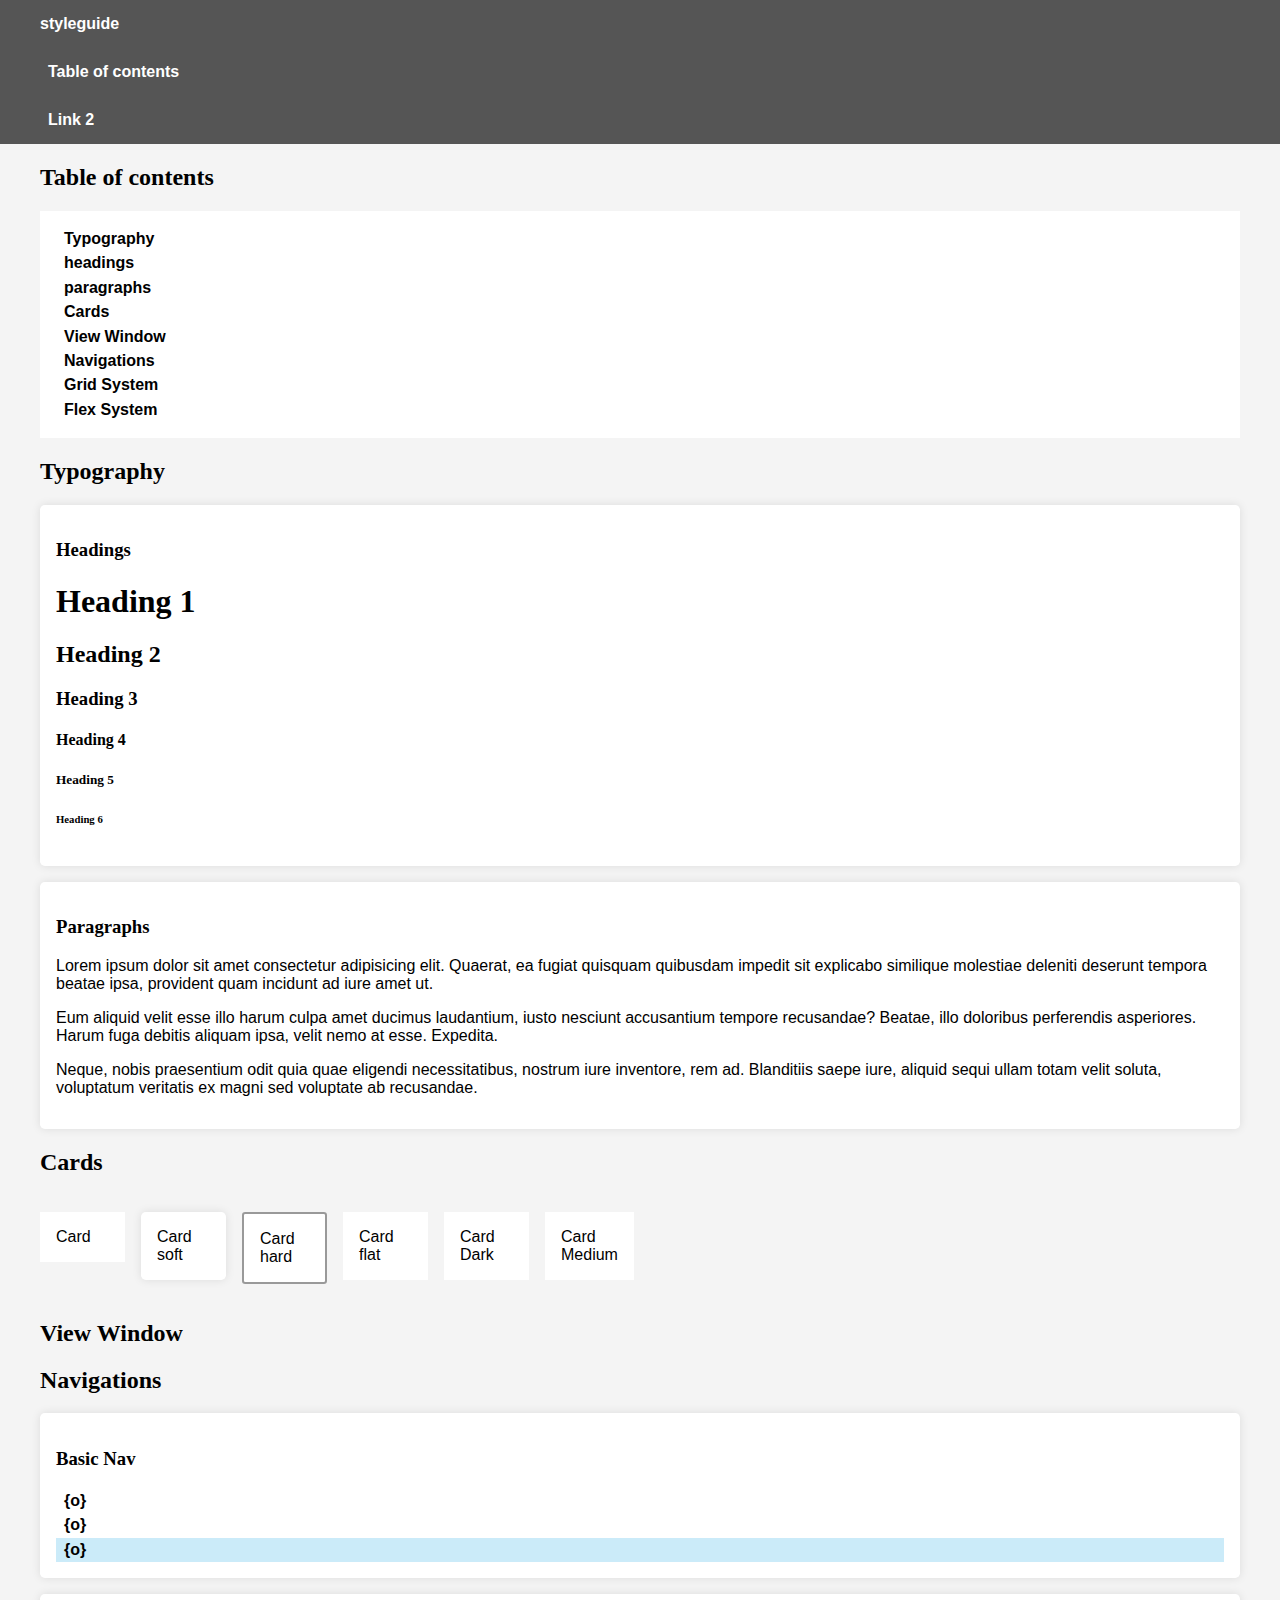
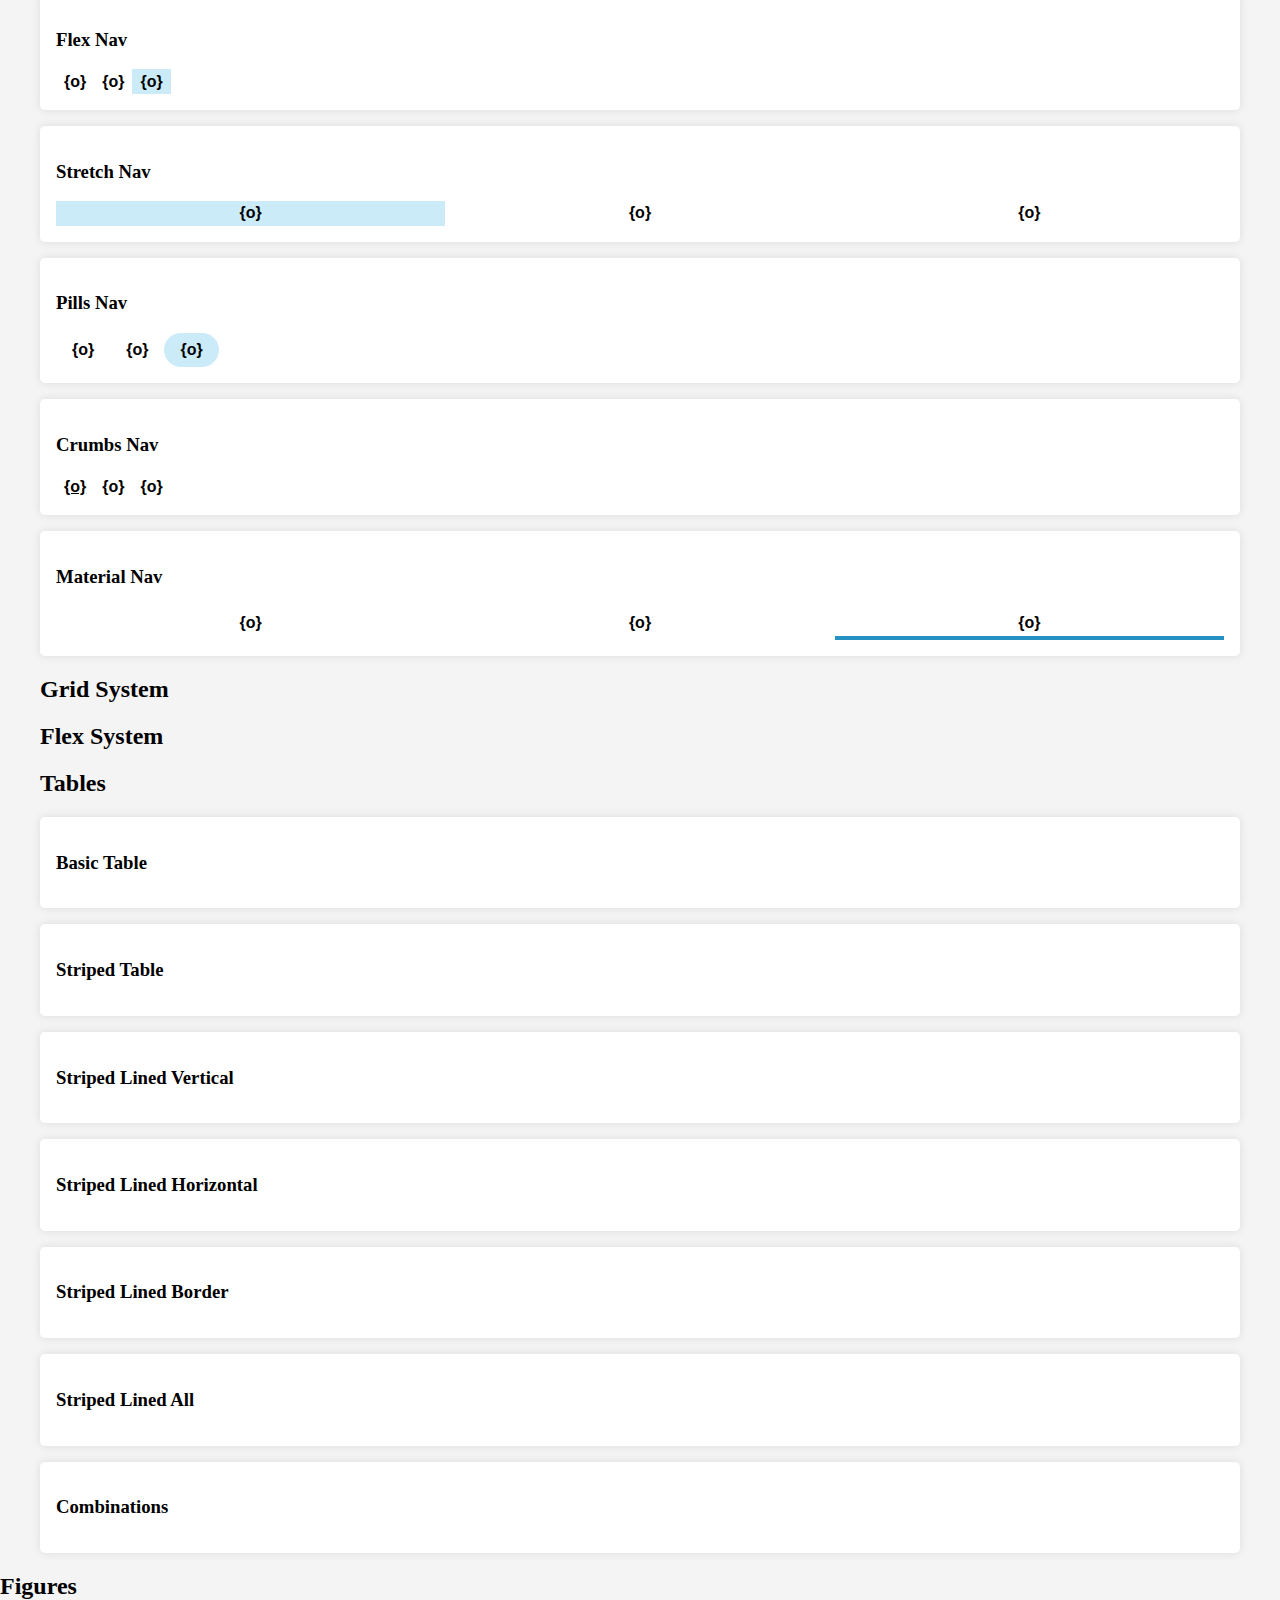
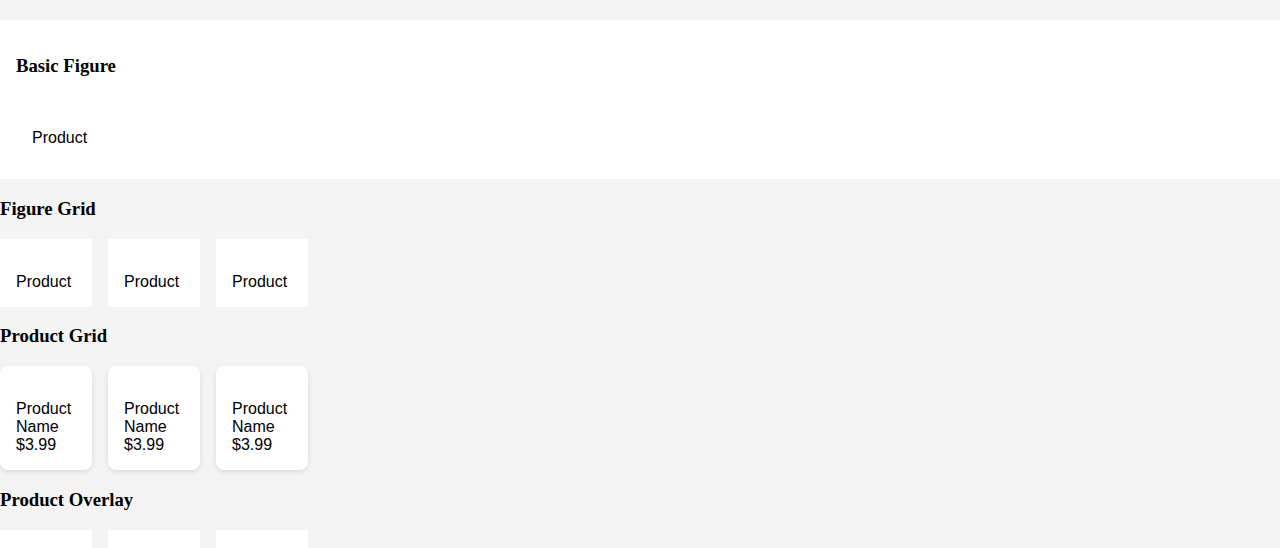
==== jiang.yilong/styleguide/index.html @ 030bc706 "first commit" ====
<!DOCTYPE html>
<html lang="en">
<head>
	<meta charset="UTF-8">
	<meta name="viewport" content="width=device-width, initial-scale=1.0">
	<title>CSS Styleguide</title>

	<meta name="viewport" content="width=device-width">

	<link rel="stylesheet" href="../lib/css/styleguide.css">
	<link rel="stylesheet" href="../lib/css/gridsystem.css">
	<link rel="stylesheet" href="../css/storetheme.css">



	<script src="https://code.jquery.com/jquery-3.2.1.min.js"></script>
</head>
<body>

	<!-- header>h1+p -->
	<header class="navbar">
		<div class="container  display-flex">
			<div class="flex-none">
				<h1>styleguide</h1>
			</div>
			<div class="flex-stretch"></div>
			
			
			
				
			<nav class="flex-none nav">
			  <ul class="container display-flex">
				  <li><a href="#tableofcontents">Table of contents</a></li>
				  <li><a href="#article2">Link 2</a></li>
			  </ul>
			</nav>
		</div>



	</header>

	<div class="container" id="tableofcontents">
		<h2>Table of contents</h2>
		<div class="card">
			<nav class="nav">
				<ul>
					<li><a href="#typography">Typography</a></li>
					<ul>
						<li><a href="#Headings">headings</a></li>
						<li><a href="#paragraphs">paragraphs</a></li>
					</ul>
					<li><a href="#cards">Cards</a></li>
					<li><a href="#viewwindow">View Window</a></li>
					<li><a href="#navigations">Navigations</a></li>
					<li><a href="#gridsystem">Grid System</a></li>
					<li><a href="#flexsystem">Flex System</a></li>
				</ul>
			</nav>
			
		</div>
		
	</div>



	<div class="container" id="typography">
		<h2>Typography</h2>

		<div class="card soft"  id="headings">
			

            <h3>Headings</h3>
			<h1>Heading 1</h1>
			<h2>Heading 2</h2>
			<h3>Heading 3</h3>
			<h4>Heading 4</h4>
			<h5>Heading 5</h5>
			<h6>Heading 6</h6>
		</div>

		<div class="card soft"  id="paragraphs">

			<h3>Paragraphs</h3>
			<p>Lorem ipsum dolor sit amet consectetur adipisicing elit. Quaerat, ea fugiat quisquam quibusdam impedit sit explicabo similique molestiae deleniti deserunt tempora beatae ipsa, provident quam incidunt ad iure amet ut.</p>
			<p>Eum aliquid velit esse illo harum culpa amet ducimus laudantium, iusto nesciunt accusantium tempore recusandae? Beatae, illo doloribus perferendis asperiores. Harum fuga debitis aliquam ipsa, velit nemo at esse. Expedita.</p>
			<p>Neque, nobis praesentium odit quia quae eligendi necessitatibus, nostrum iure inventore, rem ad. Blanditiis saepe iure, aliquid sequi ullam totam velit soluta, voluptatum veritatis ex magni sed voluptate ab recusandae.</p>




			
		</div>
	</div>





	<div class="container">
		<h2>Cards</h2>

		<div class="grid gap">
			<div class="col-xs-12 col-md-4">
				<div class="card">Card</div>
			</div>
			<div class="col-xs-12 col-md-4">
				<div class="card soft">Card soft</div>
			</div>
			<div class="col-xs-12 col-md-4">
				<div class="card hard">Card hard</div>
			</div>
			<div class="col-xs-12 col-md-4">
				<div class="card flat">Card flat</div>
			</div>
			<div class="col-xs-12 col-md-4">
				<div class="card Dark">Card Dark</div>
				
			</div>
			<div class="col-xs-12 col-md-4">
				<div class="card Medium">Card Medium</div>
			</div>
		</div>
		</div>
		

	</div>


	<div class="container">
		<h2>View Window</h2>
		
	</div>



	<div class="container" id="navigations">
		<h2>Navigations</h2>


        <script>
        	const makeNav = (classes='') => {
        		const links = ['home','store','about'];
        		let ran = Math.floor(Math.random()*links.length);

        		document.write(`
                <div>
                    <nav class="${classes}">
					  <ul>
					  ${links.reduce((r,o,i)=>{
					  	return r+`<li class="${ran==i?'active':''}"=><a href="#">{o}</a></li>`;
					  },'')}
						
					  </ul>
				    </nav>
                </div>


        		`);

        	}
        </script>


		<div class="card soft">
			<h3>Basic Nav</h3>

			<script>makeNav('nav')</script>

		</div>

		<div class="card soft">
			<h3>Flex Nav</h3>


			<script>makeNav('nav nav-flex')</script>

		</div>

		<div class="card soft">
			<h3>Stretch Nav</h3>

			<script>makeNav('nav nav-stretch')</script>

		</div>

		<div class="card soft">
			<h3>Pills Nav</h3>

			<script>makeNav('nav nav-pills')</script>

		</div>

		<div class="card soft">
			<h3>Crumbs Nav</h3>

			<script>makeNav('nav nav-crumbs')</script>

		</div>

		<div class="card soft">
			<h3>Material Nav</h3>

			<script>makeNav('nav nav-material')</script>

		</div>


		<script>
		$("#navigations a")	.on("click",function(e){
			e.preventDefault();
			$(this).closest("li").addClass("active")
			   .siblings().removeClass("active")
		})
		</script>

	</div>



	<div class="container">
		<h2>Grid System</h2>
		
	</div>


	<div class="container">
		<h2>Flex System</h2>
		
	</div>



	<div class="container">
		<h2>Tables</h2>

		<div class="card soft">
			<h3>Basic Table</h3>

        <script>makeTable("table")</script>
		</div>

		<div class="card soft">
			<h3>Striped Table</h3>
			
            <script>makeTable("table striped")</script>
		</div>

		<div class="card soft">
			<h3>Striped Lined Vertical</h3>
			
            <script>makeTable("table lined vertical")</script>
		</div>

		<div class="card soft">
			<h3>Striped Lined Horizontal</h3>
			
            <script>makeTable("table lined horizontal")</script>
		</div>

		<div class="card soft">
			<h3>Striped Lined Border</h3>
			
            <script>makeTable("table lined border")</script>
		</div>

		<div class="card soft">
			<h3>Striped Lined All</h3>
			
            <script>makeTable("table lined all")</script>
		</div>


		<div class="card soft">
			<h3>Combinations</h3>
			
            <script>makeTable("table lined vertical border striped")</script>
		</div>
</div>

	<h2 id="figures">Figures</h2>
	<div class="card">
	   <h3>Basic Figure</h3>

	   <figure class="figure">
	   	    <img src="https://via.placeholder.com/400*400?text=product" alt="">
	   	    <figcaption>Product</figcaption>
	   </figure>
	</div>
	
        <h3>Figure Grid</h3>

	    <div class="grid gap">
			<div class="col-xs-12 col-md-4">
		      <figure class="figure">
	   	         <img src="https://via.placeholder.com/400*400?text=product" alt="">
	   	         <figcaption>Product</figcaption>
	          </figure>
			</div>
			<div class="col-xs-12 col-md-4">
		      <figure class="figure">
	   	          <img src="https://via.placeholder.com/400*400?text=product" alt="">
	   	          <figcaption>Product</figcaption>
	          </figure>
			</div>
			<div class="col-xs-12 col-md-4">
		       <figure class="figure">
	   	           <img src="https://via.placeholder.com/400*400?text=product" alt="">
	   	           <figcaption>Product</figcaption>
	           </figure>
			</div>
		</div>
        
		 
        <h3>Product Grid</h3>

		 <div class="grid gap">
			<div class="col-xs-12 col-md-4">
		      <figure class="figure product">
	   	         <img src="https://via.placeholder.com/400*400?text=product" alt="">
	   	         <figcaption>
	   	         	<div>Product Name</div>
	   	         	<div>$3.99</div>
	   	         </figcaption>
	          </figure>
			</div>
			<div class="col-xs-12 col-md-4">
		      <figure class="figure product">
	   	          <img src="https://via.placeholder.com/400*400?text=product" alt="">
	   	          <figcaption>
	   	          	<div>Product Name</div>
	   	          	<div>$3.99</div>
	   	          </figcaption>
	          </figure>
			</div>
			<div class="col-xs-12 col-md-4">
		       <figure class="figure product">
	   	           <img src="https://via.placeholder.com/400*400?text=product" alt="">
	   	           <figcaption>
	   	           	<div>Product Name</div>
	   	           	<div>$3.99</div>
	   	           </figcaption>
	           </figure>
			</div>
		</div>

		<h3>Product Overlay</h3>

		 <div class="grid gap">
			<div class="col-xs-12 col-md-4">
		      <figure class="figure product-overlay">
	   	         <img src="https://via.placeholder.com/400*400?text=product" alt="">
	   	         <figcaption>
	   	         	<div class="caption-body">
	   	         		<div>Product Name</div>
	   	         		<div>$3.99</div>
	   	         	</div>
	   	         </figcaption>
	          </figure>
			</div>
			<div class="col-xs-12 col-md-4">
		      <figure class="figure product-overlay">
	   	          <img src="https://via.placeholder.com/400*400?text=product" alt="">
	   	          <figcaption>
	   	          	<div class="caption-body">
	   	          		<div>Product Name</div>
	   	          		<div>$3.99</div>
	   	          	</div>
	   	          </figcaption>
	          </figure>
			</div>
			<div class="col-xs-12 col-md-4">
		       <figure class="figure product-overlay">
	   	           <img src="https://via.placeholder.com/400*400?text=product" alt="">
	   	           <figcaption>
	   	           	<div class="caption-body">
	   	           		<div>Product Name</div>
	   	           		<div>$3.99</div>
	   	           	</div>
	   	           </figcaption>
	           </figure>
			</div>
		</div>






	
</body>
</html>
---- jiang.yilong/lib/css/styleguide.css ----
/* CSS RESET */

*, *::after, *::before {
	box-sizing:border-box;
}

:root {
	--color-neutral-light:#eee;
	--color-neutral-medium:#999;
	--color-neutral-dark:#555;

	--color-main-light:lightblue;
	--color-main-medium:blue;
	--color-main-dark:darkblue;

	--color-black:#000;
	--color-white:#fff;

	--header-height:3rem;
	--spacing:1rem;



	--font-serif: Georgia, "Times New Roman", serif;
	--font-sans: Helvetica, Arial, sans-serif;
}

body {
	margin:0;
	font-size:100%;
	font-family:var(--font-sans);
}

h1,
h2,
h3,
h4,
h5,
h6 {
	font-family: var(--font-serif);
}

a {
	color:inherit;
	font-weight: bold;
	text-decoration: none;
}
a:hover {
	text-decoration: underline;
}





/* LAYOUT CLASSES */

.container {
	max-width:1200px;
	margin-right: auto;
	margin-left: auto;


}

.display-flex{ display: felx; }
.display-inline-flex{ display: inline-felx; }
.display-block{ display: block; }
.display-inline-block{ display: inline-block; }

.flex-stretch{ flex: 1 1 auto; }
.flex-none { flex: none; }

.flex-align-center{ align-items:center; }
.flex-justify-center{ justify-content:center; }





/* Small Classes */
.media-image {
	max-width: 100%;
	vertical-align: text-bottom;
}

/* COMPONENT CLASSES */

.nav ul {
	list-style-type: none;
	margin-top: 0;
	margin-bottom: 0;
	padding-left: 0;
}


    .nav a {
    	display: block;
    	padding:0.2em 0.5em ;
    }
    .nav a:hover {
    	background-color: var(--color-main-medium);
      color: var(--color-white);
      text-decoration: none;

    }
    .nav .active a {
    	background-color: var(--color-main-light);
      color: inherit;
      

    }

.nav-material ul,
.nav-crumbs ul,
.nav-pills ul,
.nav-stretch ul,
.nav-flex ul {
	display: flex;
}

.nav-material li,
.nav-stretch li {
	flex: 1 1 auto;
	text-align: center;

}

.nav-pills a{
	border-radius: 2em;
	padding: 0.5em 1em;
}



.nav-crumbs a {
	display: inline-block;
}
.nav-crumbs .active a, 

.nav-crumbs a:hover {
	background-color: transparent;
	color: inherit;
	text-decoration: underline;
}

.nav-crumbs .active a 

.nav-crumbs li:not(:first-child)::before {
	content: '/';
}


.nav-material a {
	padding: 0.5em 1em;
	position: relative;

}
.nav-material .active a {
	background-color: transparent;
	color: inherit;

}
.nav-material a:hover {
	background-color: var(--color-neutral-light);
	color: inherit;

}

.nav-material a::after {
	content: '';
	position:absolute;
	bottom:0;
	left: 0;
	width: 100%;
	height: 0;
	background-color: var(--color-main-medium);
	transition: all 0.3s

}


.nav-material .active a::after {
	height: 4px;
	

}



.navbar {
	background-color: var(--color-neutral-dark);
	color: var(--color-white);
	line-height:var(--header-height) ;
}


   .navbar h1 {
   	   font-size:1em;
   	   margin:0;
   	   font-family:var(--font-sans) ;

   }

  .navbar a {
  	padding:0 0.5em;
  }


/* CARD */


.card {
	background-color: var(--color-white);
	margin-top: 1em;
	margin-bottom: 1em;
	padding: 1em;


	overflow: hidden;
	position: relative;
	

}
    .card.soft {
    	border-radius: 0.3em;
    	box-shadow: 0 0 10px rgba(0,0,0,0.1);
    }


   .card.hard {
    	border-radius: 0.2em;
    	border: 2px solid var(--color-neutral-medium);
    }



    .card.dark {
    	background-color: var(--color-neutral-dark);
    	color: var(--color-neutral-light);
    }


    .card.medium {
    	background-color: var(--color-neutral-medium);
    }

    .carf.flat {
    	padding:0;
    }





.view-window {
	height: 50vh;
	position:relative;
	overflow: hidden;
	background-size: cover;
	background-repeat: center;
	background-attachment: fixed;

}



/* TABLES */
.table {
	width: 100%;
	border-collapse: collapse;

}
.table th,
.table td {
	text-align: left;
	padding: 0.2em 0.5em;

}

.table.striped tbody tr:nth_child(odd) {
	 background-color: var(--color-neutral-light);

}

.table.lined.all th:not(:first-child),
.table.lined.all td:not(:first-child),
.table.lined.vertical th:not(:first-child),
.table.lined.vertical td:not(:first-child) {
	border-left: 1px solid var(--color-neutral-medium);

}
.table.lined.all tbody tr, 
.table.lined.all tbody tr {
	border-top: 1px solid var(--color-neutral-medium);

}
.table.lined.all,
.table.lined.border {
	border: 1px solid var(--color-neutral-medium);

}



/* Figure */
.figure {
	margin: 0;
	background-color: var(--color-white);
}
.figure img {
	width: 100%;
	vertical-align: text-bottom;
}
.figure figcaption {
	padding: 1em;
}
---- jiang.yilong/lib/css/gridsystem.css ----
.grid {
	display: grid;
	grid-template-columns: repeat(12, 1fr);
}


    .grid.ten {
    	grid-template-columns: repeat(10, 1fr);
    }

.grid.gap {
	--grid-gap: 1em;
	grid-gap: var(--grid-gap);
	gap: var(--grid-gap);

}
  
.col-1 { grid-column: span 1; }
.col-2 { grid-column: span 2; }
.col-3 { grid-column: span 3; }
.col-4 { grid-column: span 4; }
.col-5 { grid-column: span 5; }
.col-6 { grid-column: span 6; }
.col-7 { grid-column: span 7; }
.col-8 { grid-column: span 8; }
.col-9 { grid-column: span 9; }
.col-10 { grid-column: span 10; }
.col-11 { grid-column: span 11; }
.col-12 { grid-column: span 12; }


/* Extra Small */
@media (main-width: 0px) {
	.gap.xs-large { --grid-gap:2em; }
    .gap.xs-medium { --grid-gap:1em; }
    .gap.xs-small { --grid-gap:0.5em; }
	.col-xs-0 { display: none; }
	.col-xs-1 { grid-column: span 1; }
    .col-xs-2 { grid-column: span 2; }
    .col-xs-3 { grid-column: span 3; }
    .col-xs-4 { grid-column: span 4; }
    .col-xs-6 { grid-column: span 6; }
    .col-xs-8 { grid-column: span 8; }
    .col-xs-9 { grid-column: span 9; }
    .col-xs-11 { grid-column: span 11; }
    .col-xs-12 { grid-column: span 12; }
   
}

/* Small */
@media (main-width: 380px) {
	.gap.sm-large { --grid-gap:2em; }
    .gap.sm-medium { --grid-gap:1em; }
    .gap.sm-small { --grid-gap:0.5em; }
    .col-sm-0 { display: none; }
	.col-sm-1 { grid-column: span 1; }
    .col-sm-2 { grid-column: span 2; }
    .col-sm-3 { grid-column: span 3; }
    .col-sm-4 { grid-column: span 4; }
    .col-sm-6 { grid-column: span 6; }
    .col-sm-8 { grid-column: span 8; }
    .col-sm-9 { grid-column: span 9; }
    .col-sm-11 { grid-column: span 11; }
    .col-sm-12 { grid-column: span 12; }
   
}


/*medium*/
@media (main-width: 550px) {
	.gap.md-large { --grid-gap:2em; }
    .gap.md-medium { --grid-gap:1em; }
    .gap.md-small { --grid-gap:0.5em; }
    .col-md-0 { display: none; }
	.col-md-1 { grid-column: span 1; }
    .col-md-2 { grid-column: span 2; }
    .col-md-3 { grid-column: span 3; }
    .col-md-4 { grid-column: span 4; }
    .col-md-6 { grid-column: span 6; }
    .col-md-8 { grid-column: span 8; }
    .col-md-9 { grid-column: span 9; }
    .col-md-11 { grid-column: span 11; }
    .col-md-12 { grid-column: span 12; }
   
}

/* Large*/
@media (main-width: 900px) {
	.gap.lg-large { --grid-gap:2em; }
    .gap.lg-medium { --grid-gap:1em; }
    .gap.lg-small { --grid-gap:0.5em; }
    .col-lg-0 { display: none; }
	.col-lg-1 { grid-column: span 1; }
    .col-lg-2 { grid-column: span 2; }
    .col-lg-3 { grid-column: span 3; }
    .col-lg-4 { grid-column: span 4; }
    .col-lg-6 { grid-column: span 6; }
    .col-lg-8 { grid-column: span 8; }
    .col-lg-9 { grid-column: span 9; }
    .col-lg-11 { grid-column: span 11; }
    .col-lg-12 { grid-column: span 12; }
   
}

/*Extra Large*/
@media (main-width: 1200px) {
	.gap.xl-large { --grid-gap:2em; }
    .gap.xl-medium { --grid-gap:1em; }
    .gap.xl-small { --grid-gap:0.5em; }
    .col-xl-0 { display: none; }
	.col-xl-1 { grid-column: span 1; }
    .col-xl-2 { grid-column: span 2; }
    .col-xl-3 { grid-column: span 3; }
    .col-xl-4 { grid-column: span 4; }
    .col-xl-6 { grid-column: span 6; }
    .col-xl-8 { grid-column: span 8; }
    .col-xl-9 { grid-column: span 9; }
    .col-xl-11 { grid-column: span 11; }
    .col-xl-12 { grid-column: span 12; }
   
}
---- jiang.yilong/css/storetheme.css ----
:root {
	--color-offwhite: #f4f4f4;

	--color-main-light:#cbebf9;
	--color-main-medium:#2592c3;
	--color-main-dark:#052b3c;
}



body{
	background-color:var(--color-offwhite);
}

@media （max-width: 800px）{
	.container {
		padding-left: 1em;
		padding-right: 1em;
	}
    .navbar h1{
    	padding-left: 1em;
    }
}
@media （max-width: 400px）{
    .navbar .display-flex{
    	display: block;
    }

    .navbar .nav li {
    	line-height: 2em;
    }
}





.figure.product {
	border-radius: 0.5em;
	box-shadow: 0 2px 5px rgba(0,0,0,0.1);
	overflow: hidden;
}
.product-overlay{
	position: relative;
	overflow: hidden;
}
.product-overlay figcaption {
	position: absolute;
	top: 0;
	left: 0;
	width: 100%;
	height: 100%;
	background-color:rgba(0, 0, 0, 0.5);
	opacity: 0;
	transition: all 0.3s;
	display: flex;
	align-items: center;
	justify-content:center ;

	
}

.product-overlay:hover figcaption {
	opacity:1 ;
}

.product-overlay .caption-body {
	background-color: white;
	border-radius: 0.5em;
	padding: 1em;
	transform:translateY(2em) ;
	transition: all 0.3s;
}

.product-overlay:hover .caption-body{
	transform: translateY(0);

}

.product-overlay img {
	transform:scale(1,1) ;
	transition: all 0.3s;
}

.product-overlay:hover img{
	transform: scale(1.4,1.4);

}


@media (max-width: 600px) {
	.product-overlay figcaption{
		position: relative;
		display: block;
		top: initial;
		left: initial;
		width: 100%;
		height: initial;
		opacity: 1;
		background-color: initial;

	}

	.product-overlay .caption-body {
		transform: none;
	}
}
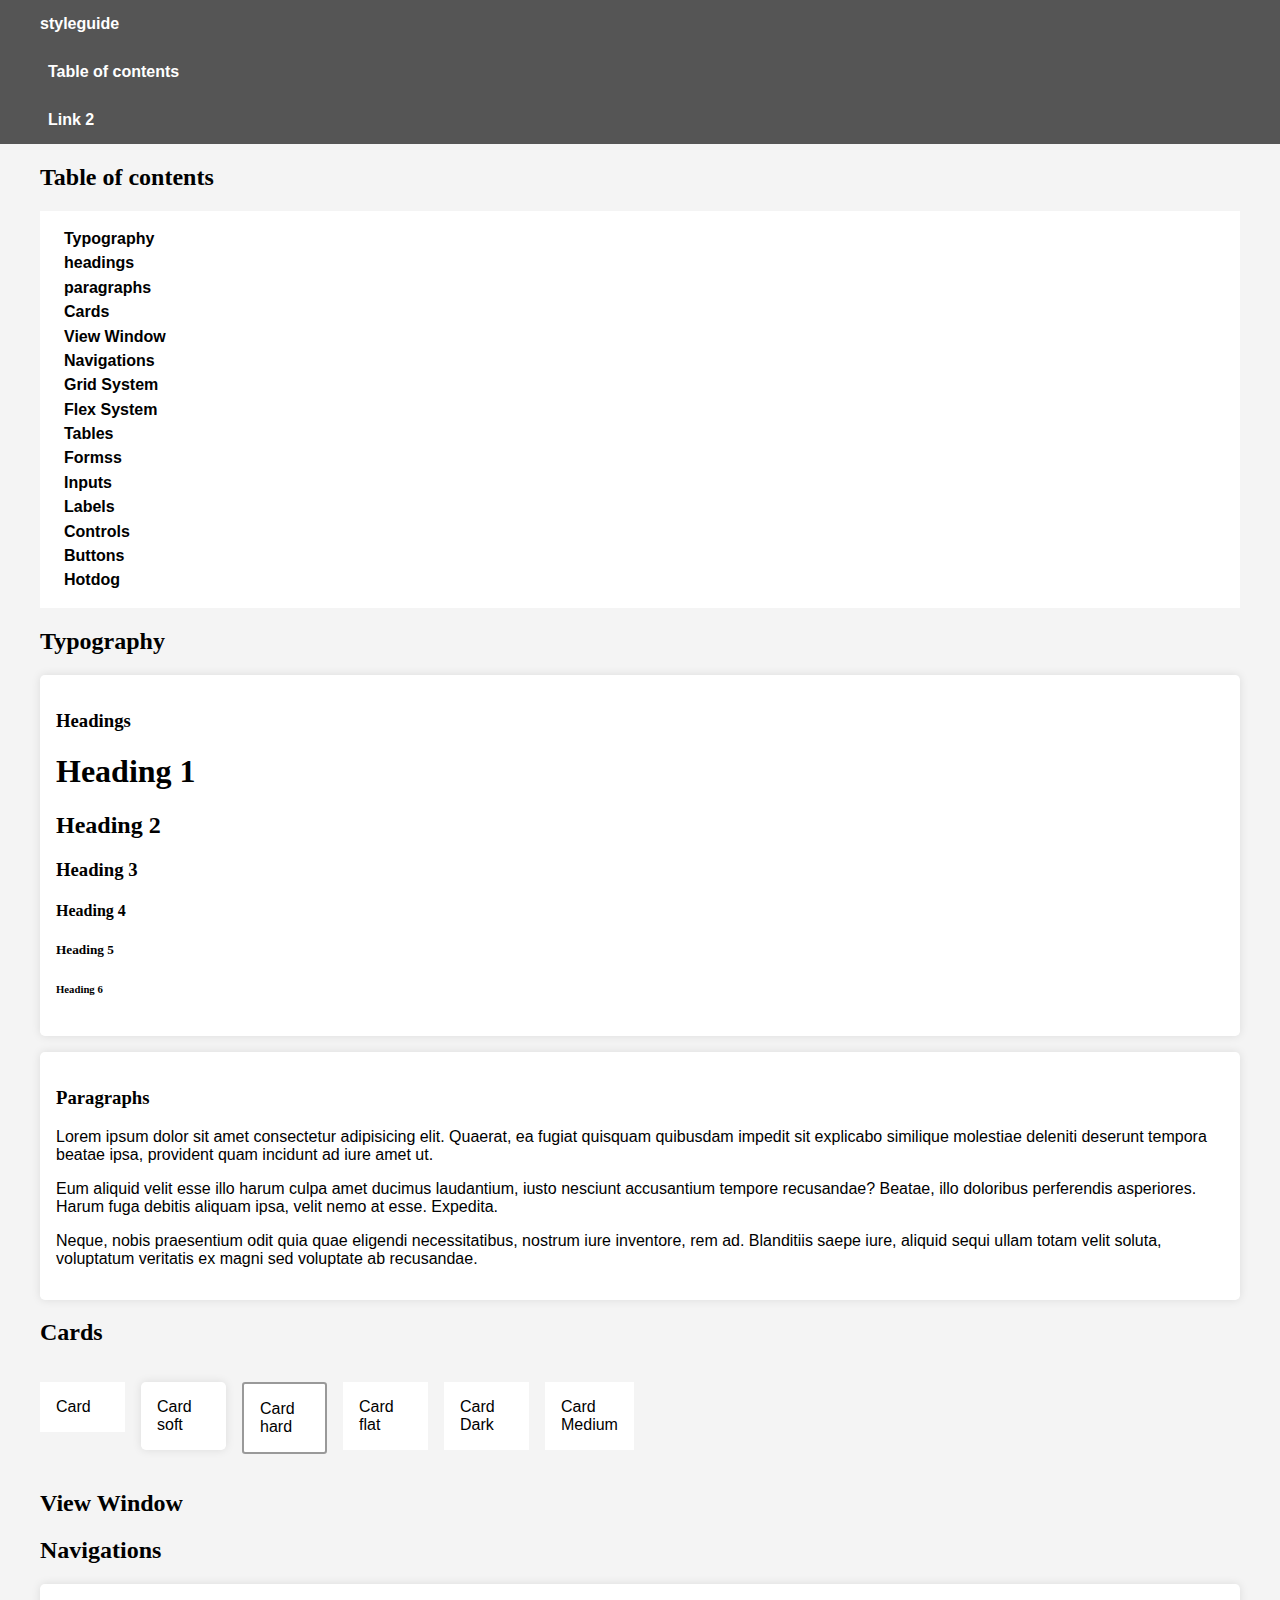
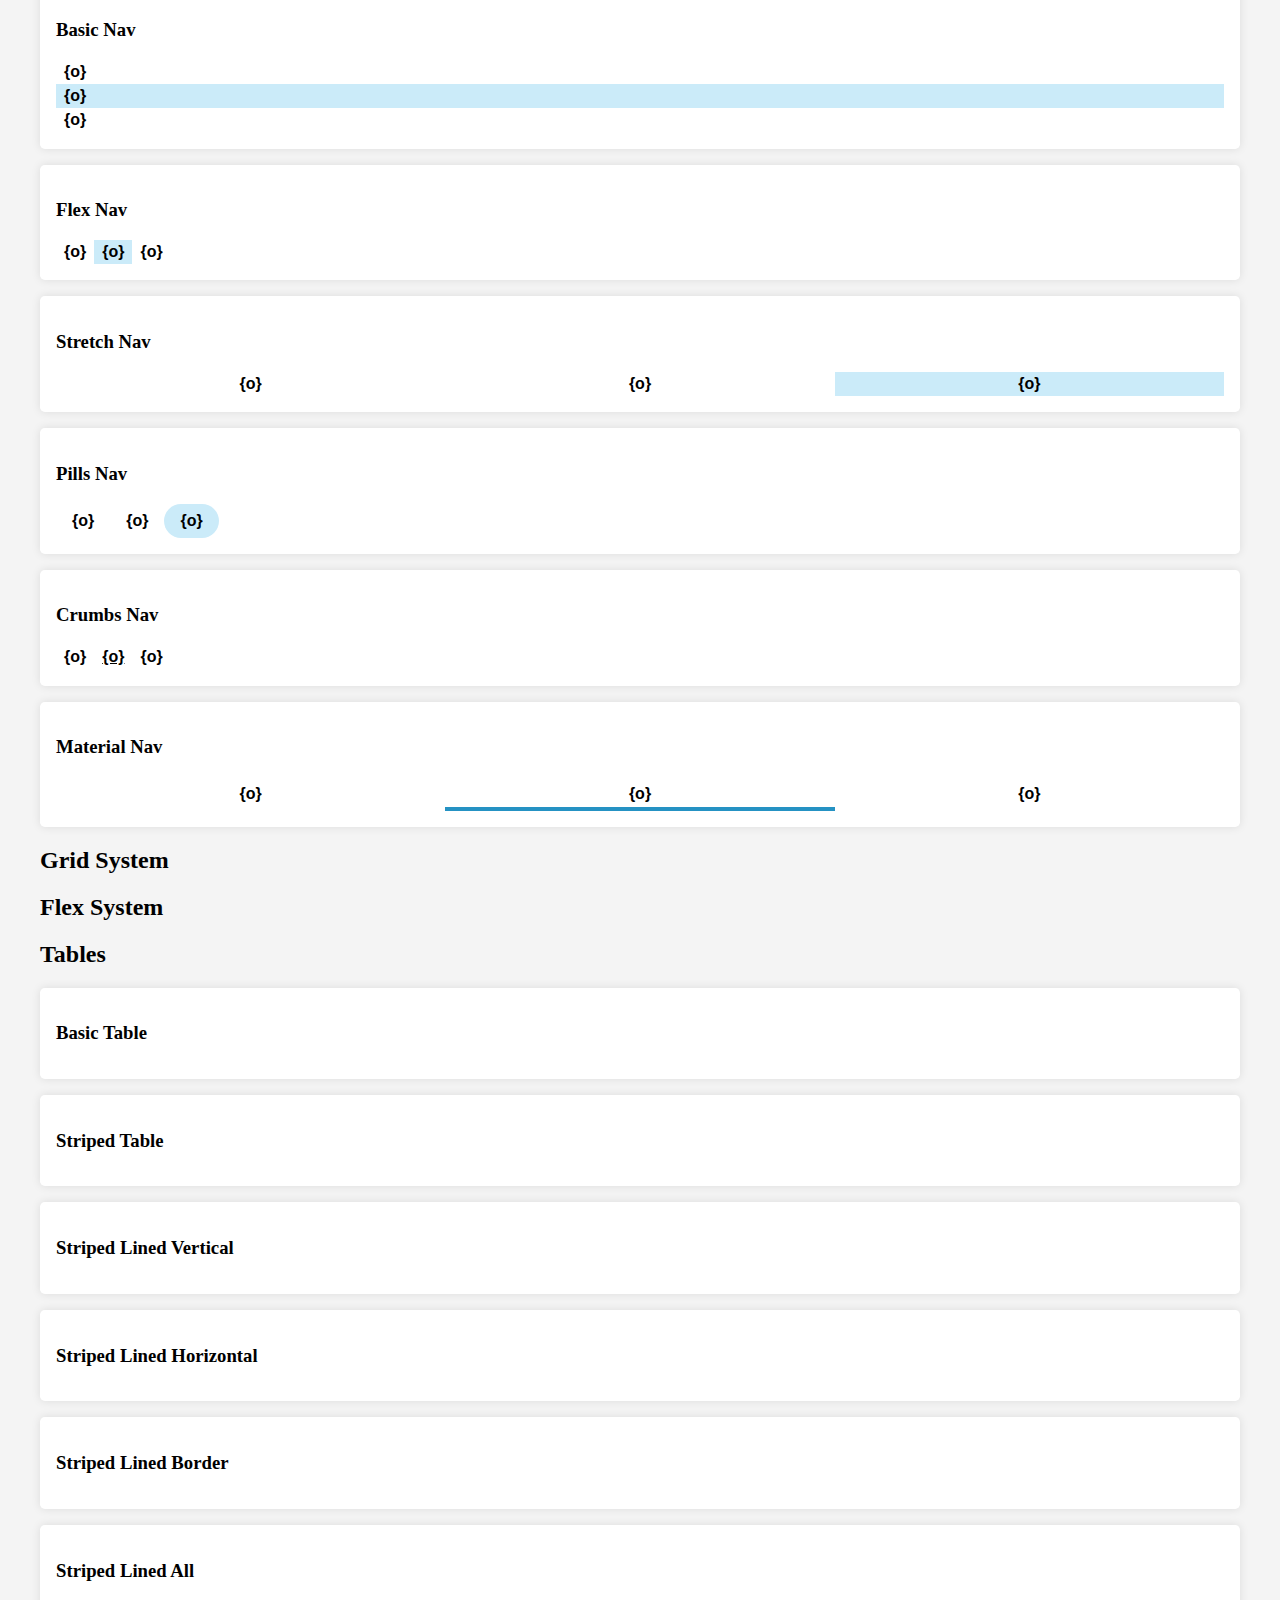
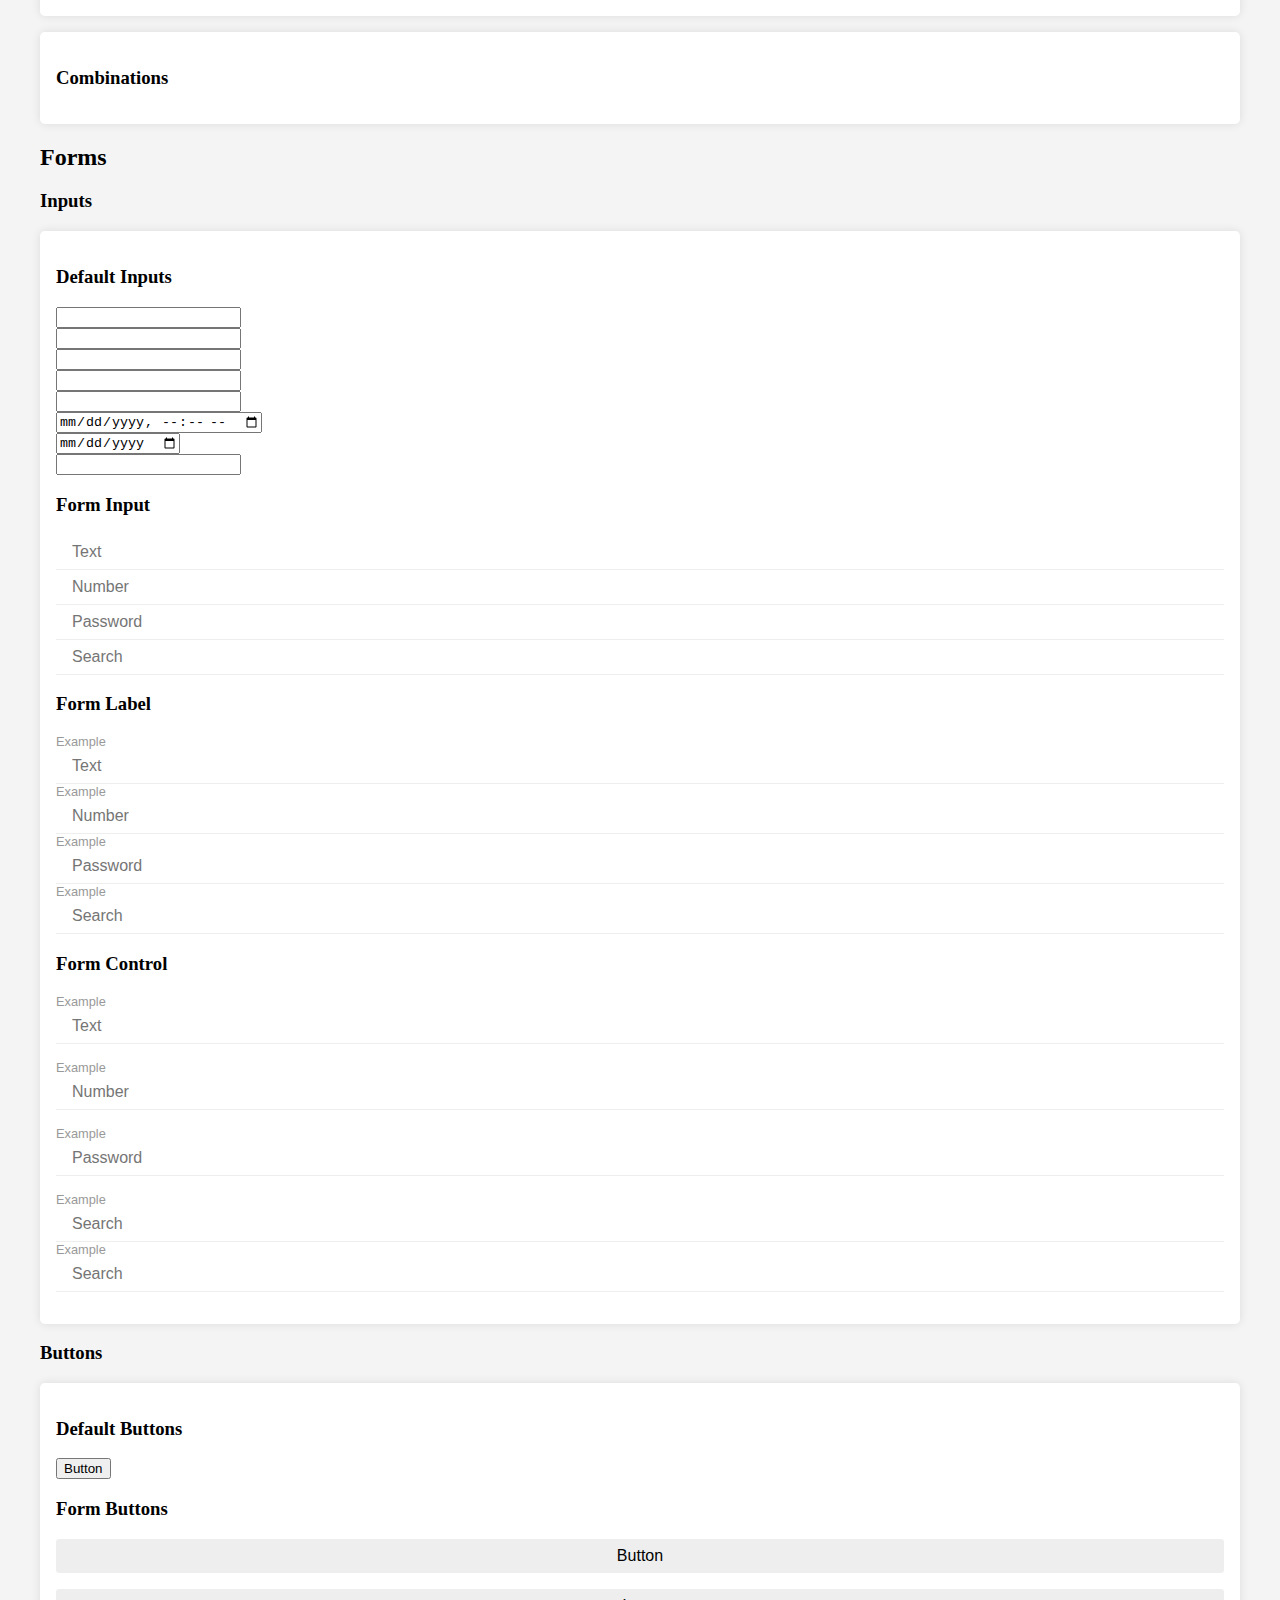
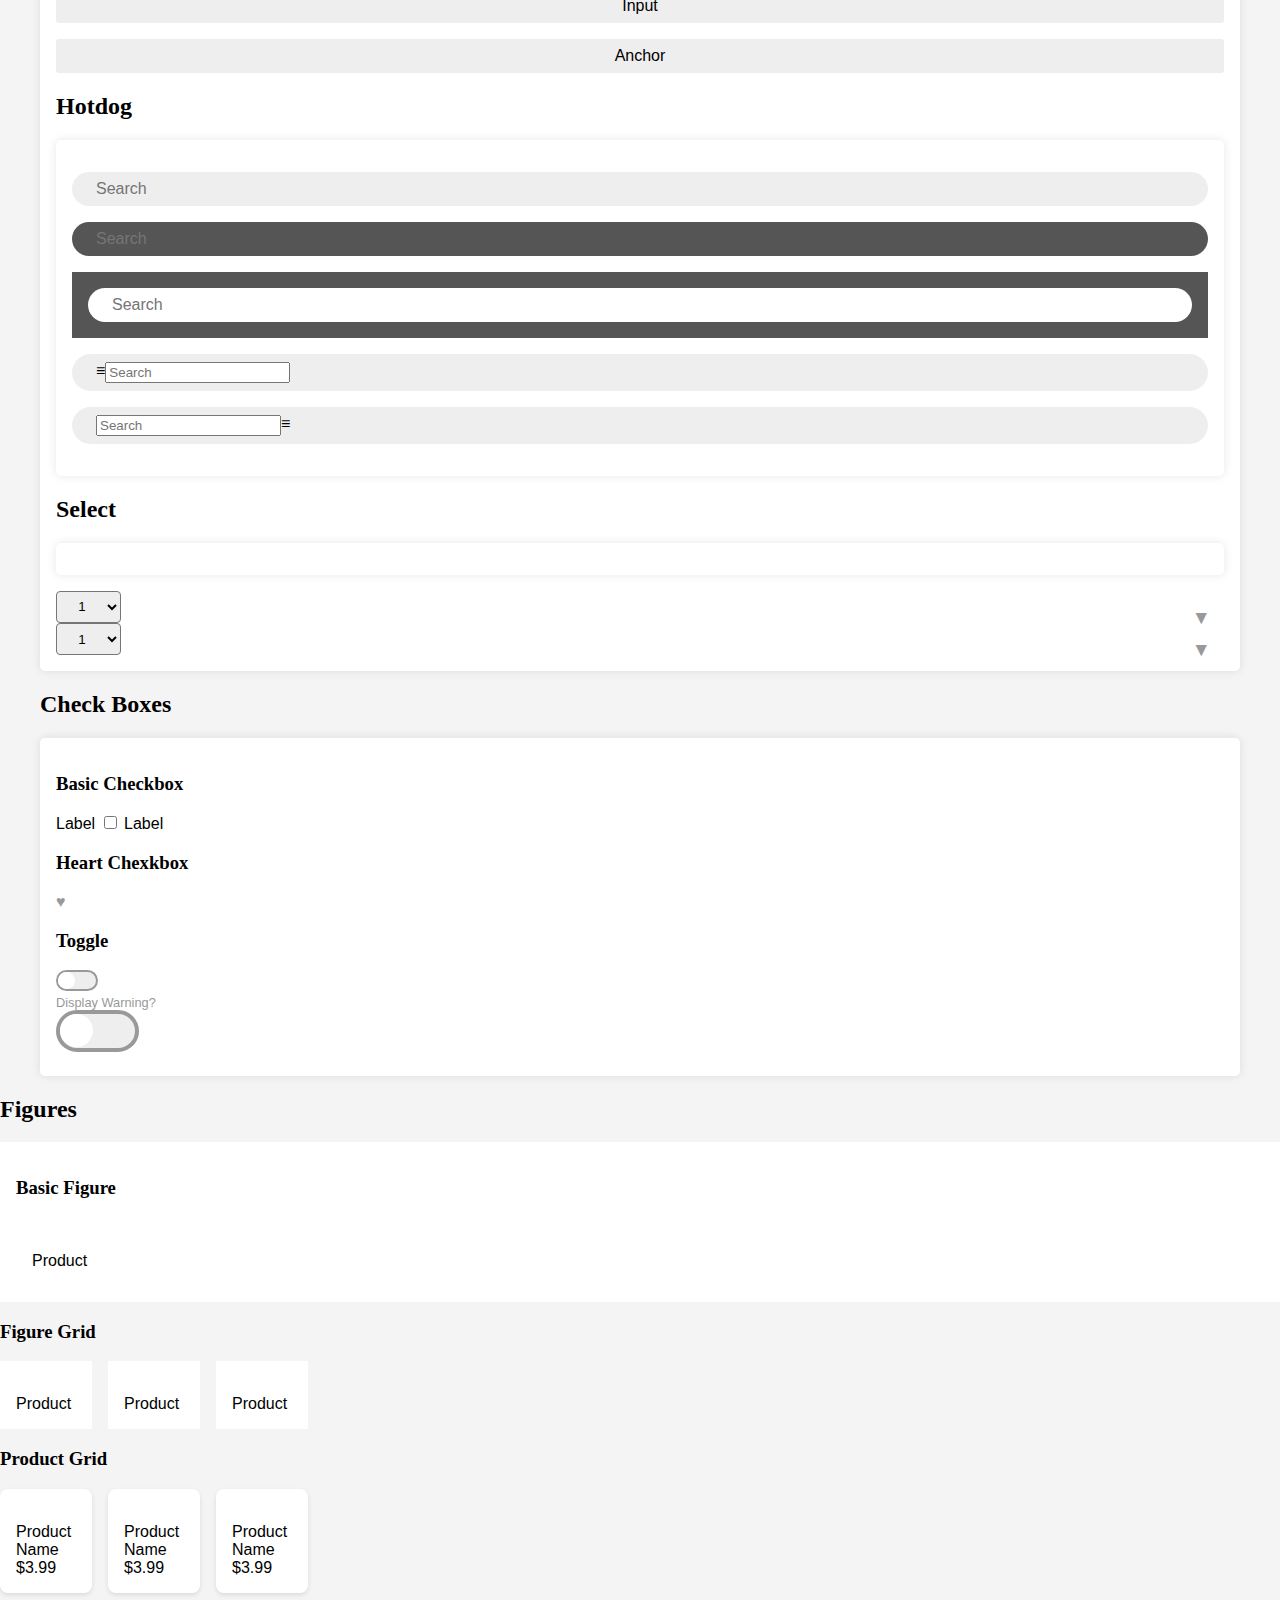
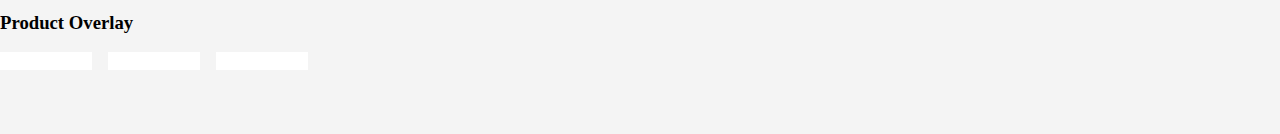
==== commit fc0cc5e7: "first commit" ====
--- a/jiang.yilong/styleguide/index.html
+++ b/jiang.yilong/styleguide/index.html
@@ -43,7 +43,7 @@
 	<div class="container" id="tableofcontents">
 		<h2>Table of contents</h2>
 		<div class="card">
-			<nav class="nav">
+			<nav class="nav toc">
 				<ul>
 					<li><a href="#typography">Typography</a></li>
 					<ul>
@@ -55,6 +55,15 @@
 					<li><a href="#navigations">Navigations</a></li>
 					<li><a href="#gridsystem">Grid System</a></li>
 					<li><a href="#flexsystem">Flex System</a></li>
+					<li><a href="#tables">Tables</a></li>
+					<li><a href="#forms">Formss</a></li>
+					<ul>
+						<li><a href="#inputs">Inputs</a></li>
+						<li><a href="#labels">Labels</a></li>
+						<li><a href="#controls">Controls</a></li>
+						<li><a href="#buttons">Buttons</a></li>
+						<li><a href="#hotdog">Hotdog</a></li>
+					</ul>
 				</ul>
 			</nav>
 			
@@ -276,7 +285,230 @@
 			
             <script>makeTable("table lined vertical border striped")</script>
 		</div>
+    </div>
+
+
+
+
+<div class="container" id="forms">
+	<h2>Forms</h2>
+
+	<h3>Inputs</h3>
+
+
+	<div class="card soft">
+        <h3>Default Inputs</h3>
+		<form>
+			<input type="text"><br>
+			<input type="number"><br>
+			<input type="password"><br>
+			<input type="url"><br>
+			<input type="email"><br>
+			<input type="datetime-local"><br>
+			<input type="date"><br>
+			<input type="search">
+			
+		</form>
+
+		<h3>Form Input</h3>
+		<form>
+			<input type="text" placeholder="Text" class="form-input">
+			<input type="number" placeholder="Number" class="form-input">
+			<input type="password" placeholder="Password" class="form-input">
+			<input type="search" placeholder="Search" class="form-input">
+		</form>
+
+
+
+		<h3>Form Label</h3>
+		<form>
+			<label class="form-label">Example</label>
+			<input type="text" placeholder="Text" class="form-input">
+			<label class="form-label">Example</label>
+			<input type="number" placeholder="Number" class="form-input">
+			<label class="form-label">Example</label>
+			<input type="password" placeholder="Password" class="form-input">
+			<label class="form-label">Example</label>
+			<input type="search" placeholder="Search" class="form-input">
+		</form>
+
+
+		<h3>Form Control</h3>
+		<form>
+		<div class="form-control">
+			<label class="form-label">Example</label>
+			<input type="text" placeholder="Text" class="form-input">
+		</div>
+		<div class="form-control">
+			<label class="form-label">Example</label>
+			<input type="number" placeholder="Number" class="form-input">
+		</div>
+		<div class="form-control">
+			<label class="form-label">Example</label>
+			<input type="password" placeholder="Password" class="form-input">
+		</div>
+		<div class="form-control display-flex flex-align-center">
+			<div class="flex-none">
+				<label class="form-label">Example</label>
+			</div>
+			<div class="flex-stretch">
+				<input type="search" placeholder="Search" class="form-input">
+			</div>
+
+			<div class="flex-none">
+				<label class="form-label">Example</label>
+			</div>
+			<div class="flex-stretch">
+				<input type="search" placeholder="Search" class="form-input">
+			</div>
+		</div>
+		</form>
+
+
+	</div>
+
+
+	<h3>Buttons</h3>
+
+
+	<div class="card soft">
+         <h3>Default Buttons</h3>
+         <button>Button</button>
+
+         <h3>Form Buttons</h3>
+
+         <div class="form-control">
+         	<button type="button" class="form-button">Button</button>
+         </div>
+         <div class="form-control">
+         	<input type="button" class="form-button" value="Input">
+         </div>
+         <div class="form-control">
+         	<a href="#" class="form-button">Anchor</a>
+         </div>
+
+
+
+         <h2>Hotdog</h2>
+
+         <div class="card soft">
+         	<div class="form-control">	
+
+               <form>
+               	   <input type="search"  class="hotdog" placeholder="Search">
+               </form>
+            </div>
+
+         	<div class="form-control">	
+
+               <form>
+               	   <input type="search"  class="hotdog dark" placeholder="Search">
+               </form>
+            </div>
+
+         	<div class="form-control">	
+
+               <form class="card dark">
+               	   <input type="search"  class="hotdog light" placeholder="Search">
+               </form>
+            </div>
+
+            <div class="form-control">	
+                <form  class="hotdog">
+                	<span>&equiv;</span>
+               	   <input type="search"  placeholder="Search">
+               </form>
+         	</div>
+
+
+            <div class="form-control">	
+                <form  class="hotdog">
+                   
+               	   <input type="search"  placeholder="Search">
+               	   <span>&equiv;</span>
+               </form>
+         	</div>
+    </div>
+
+
+         	<h2 id="select">Select</h2>
+
+
+         	<div class="card soft"></div>
+         	    <div class="form-select">
+         	    	<select>
+         	    		<option>1</option>
+         	    		<option>2</option>
+         	    		<option>3</option>
+         	    		<option>4</option>
+         	    	</select>
+         	    </div>
+         	    <div class="display-flex">
+         	    	<div class="flex-stretch"></div>
+         	    	<div class="flex-none">
+         	    		<div class="form-select">
+         	    	        <select>
+         	    		        <option>1</option>
+         	    		        <option>2</option>
+         	    		        <option>3</option>
+         	    		        <option>4</option>
+         	    	        </select>
+         	            </div>
+         	    	</div>
+         	    </div>
+
+            </div>
+
+
+            <h2 id="checkboxes">Check Boxes</h2>
+
+            <div class="card soft">
+            	<h3>Basic Checkbox</h3>
+            	<label>Label <input type="checkbox" id="input-1"></label>
+            	<label for="input-1">Label </label>
+
+            	<h3>Heart Chexkbox</h3>
+            	<div class="favorite">
+            		<input type="checkbox" id="heart-example" class="hidden">
+            		<label for="heart-example">&hearts;</label>
+
+            	</div>
+
+                <h3>Toggle</h3>
+                <div class="toggle">
+                	<input type="checkbox" id="toggle-1" class="hidden">
+            		<label for="toggle-1"></label>
+                	
+                </div>
+
+                <div class="display-flex flex-align-center">
+                	<div class="flex-stretch">
+                		<label for="toggle-2" class="form-label">Display Warning?</label>
+                	</div>
+                	
+                	<div class="flex-none">
+
+
+
+                       <div class="toggle" style="font-size:2em">
+                	       <input type="checkbox" id="toggle-2" class="hidden">
+            		       <label for="toggle-2"></label>
+                	
+                       </div>
+                		
+                	</div>
+
+
+                </div>
+
+
+                
+
+
+            </div>
+
 </div>
+
 
 	<h2 id="figures">Figures</h2>
 	<div class="card">
--- a/jiang.yilong/lib/css/styleguide.css
+++ b/jiang.yilong/lib/css/styleguide.css
@@ -83,6 +83,10 @@
 .media-image {
 	max-width: 100%;
 	vertical-align: text-bottom;
+}
+
+.hidden {
+	display: none;
 }
 
 /* COMPONENT CLASSES */
@@ -304,6 +308,140 @@
 
 
 
+/* FORMS */
+.form-control{
+	margin: 1em 0;
+	
+}
+.form-select>select
+.hotdog input,
+.hotdog,
+.form-button,
+.form-input,
+.form-item{
+	display: inline-block;
+	background-color: transparent;
+	border-width: 0;
+	font: inherit;
+	-webkit-appearance: none;
+	color: inherit;
+	width: 100%;
+	outline: 0;
+
+}
+.form-input {
+	border-bottom: 1px solid var(--color-neutral-light);
+   padding: 0.5em 1em;
+	
+}
+.form-input:focus {
+	border-bottom-color: var(--color-main-light);
+}
+
+
+
+
+
+.form-label {
+	font-size: 0.8em;
+	color: var(--color-neutral-medium);
+	display: block;
+	width: 100%;
+
+}
+
+.form-button {
+	background-color: var(--color-neutral-light);
+   padding: 0.5em 1em;
+	border-radius: 0.2em;
+	cursor: pointer;
+	text-align: center;
+	
+}
+.form-button:hover {
+	text-decoration: none;
+}
+.form-button:active {
+	background-color: var(--color-main-light);
+}
+
+
+.hotdog {
+	background-color: var(--color-neutral-light);
+	border-radius: 2em;
+	padding: 0.5em 1.5em;
+	display: flex;
+
+}
+
+
+.hotdog.dark {
+	background-color: var(--color-neutral-dark);
+	color: var(--color-neutral-light);
+}
+
+.hotdog.light {
+	background-color: var(--color-white);
+	color: var(--color-black);
+}
+
+
+.form-select>select {
+	padding: 0.5em 1.3em;
+	background-color: var(--color-neutral-light);
+	border-radius: 0.3em;
+	cursor: pointer;
+}
+.form-select {
+	position: relative;
+}
+
+
+.form-select::after {
+	content:'▼';
+	font-family: arial,sans-serif;
+	font-size: 1.2em;
+	position: absolute;
+	top: 50%;
+	right: 0.2em;
+	transform: translate(-50%);
+	pointer-events: none;
+	color: var(--color-neutral-medium);
+
+
+}
+
+/* Toggle */
+.toggle label {
+	font-size: 1.3em;
+	display: inline-block;
+	width: 2em;
+	height: 1em;
+	border: 0.1em solid var(--color-neutral-medium);
+	background-color: var(--color-neutral-light);
+	border-radius: 1em;
+	position: relative;
+}
+.toggle label::after {
+	content: '';
+
+	display: inline-block;
+	width: 0.8em;
+	height: 0.8em;
+	border-radius: 1em;
+	position: absolute;
+	background-color: var(--color-white);
+	transition: all 0.3s;
+}
+
+.toggle input:checked + label::after {
+	transform: translateX(1em);
+}
+
+
+
+
+
 /* Figure */
 .figure {
 	margin: 0;
@@ -316,3 +454,8 @@
 .figure figcaption {
 	padding: 1em;
 }
+
+
+.form-input {
+
+}--- a/jiang.yilong/css/storetheme.css
+++ b/jiang.yilong/css/storetheme.css
@@ -11,6 +11,23 @@
 
 body{
 	background-color:var(--color-offwhite);
+	padding-bottom: 4em;
+}
+
+
+
+.favorite label {
+	transition: all 0.3s;
+	display: inline-block;
+	transform: scale(1,1);
+	color: var(--color-neutral-medium);
+
+}
+
+.favorite input:checked + label {
+	color: red;
+	transform: scale(1.3,1.3);
+
 }
 
 @media （max-width: 800px）{
